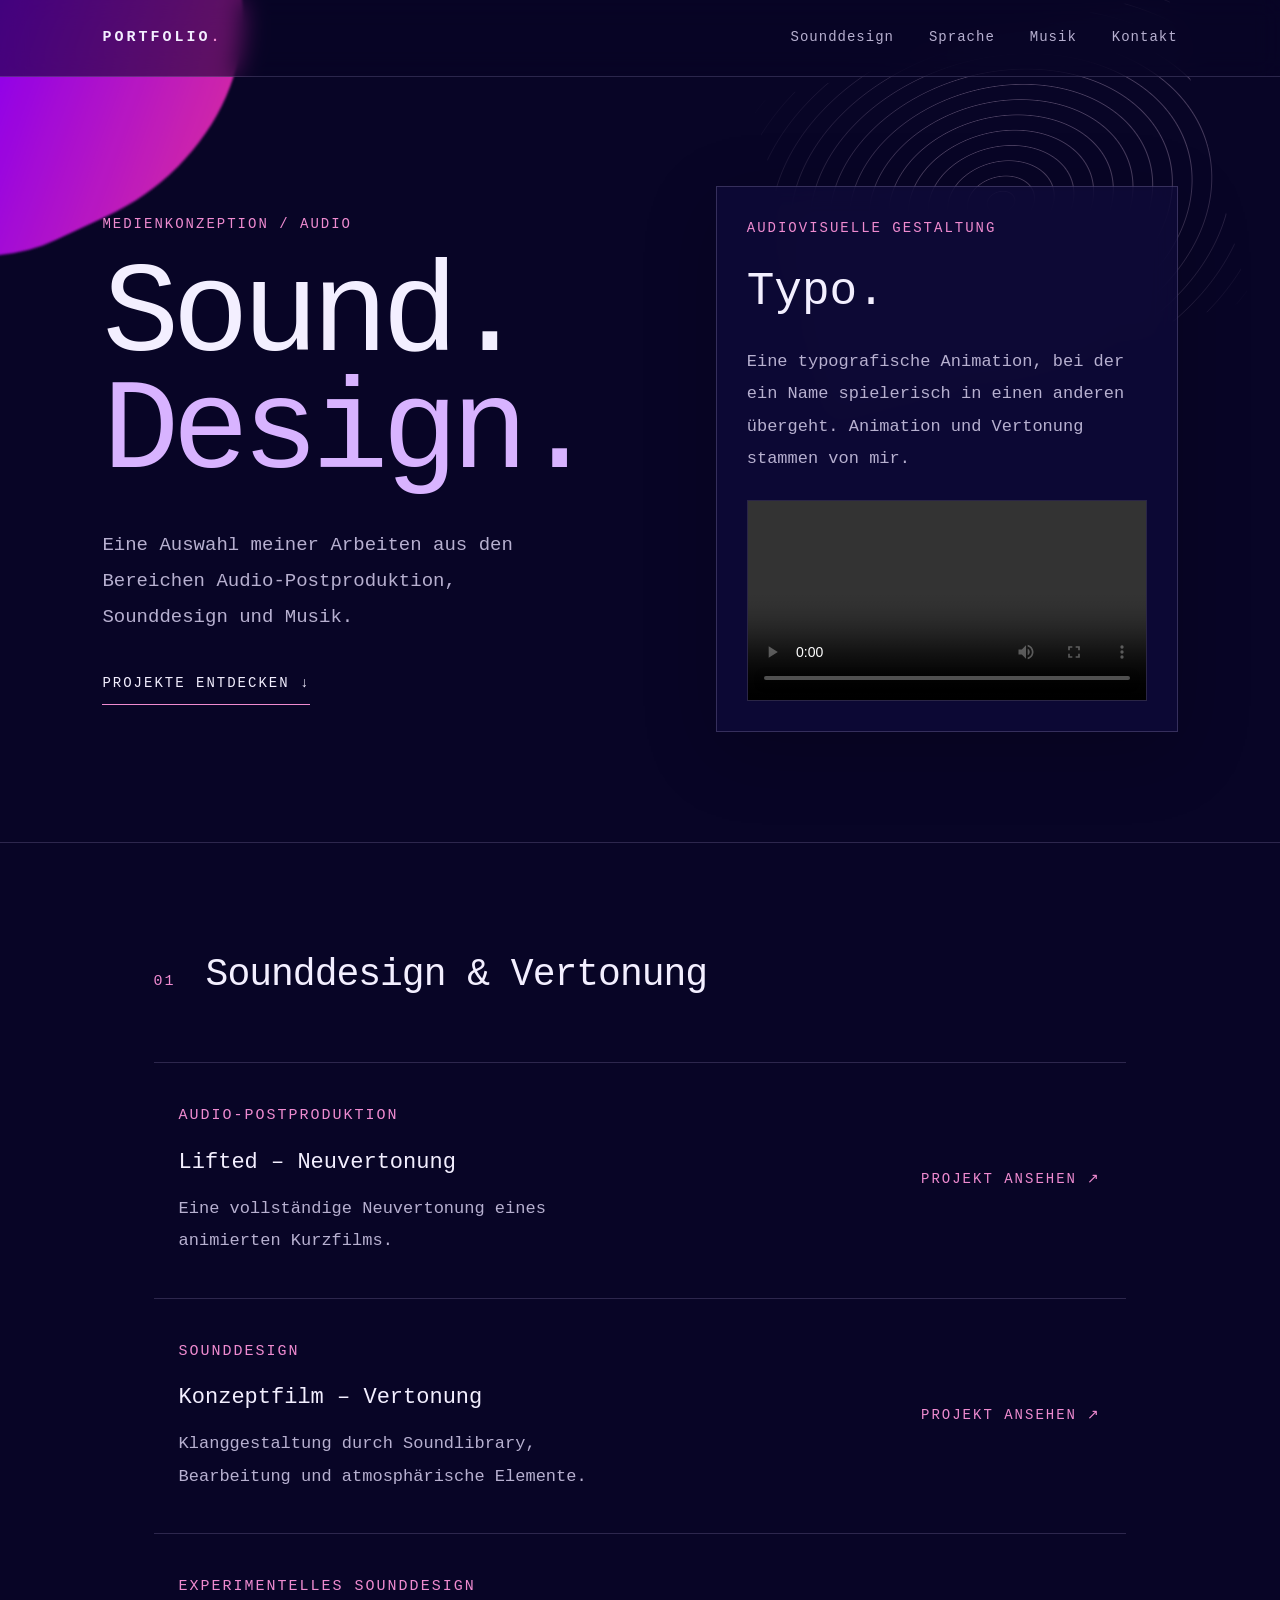
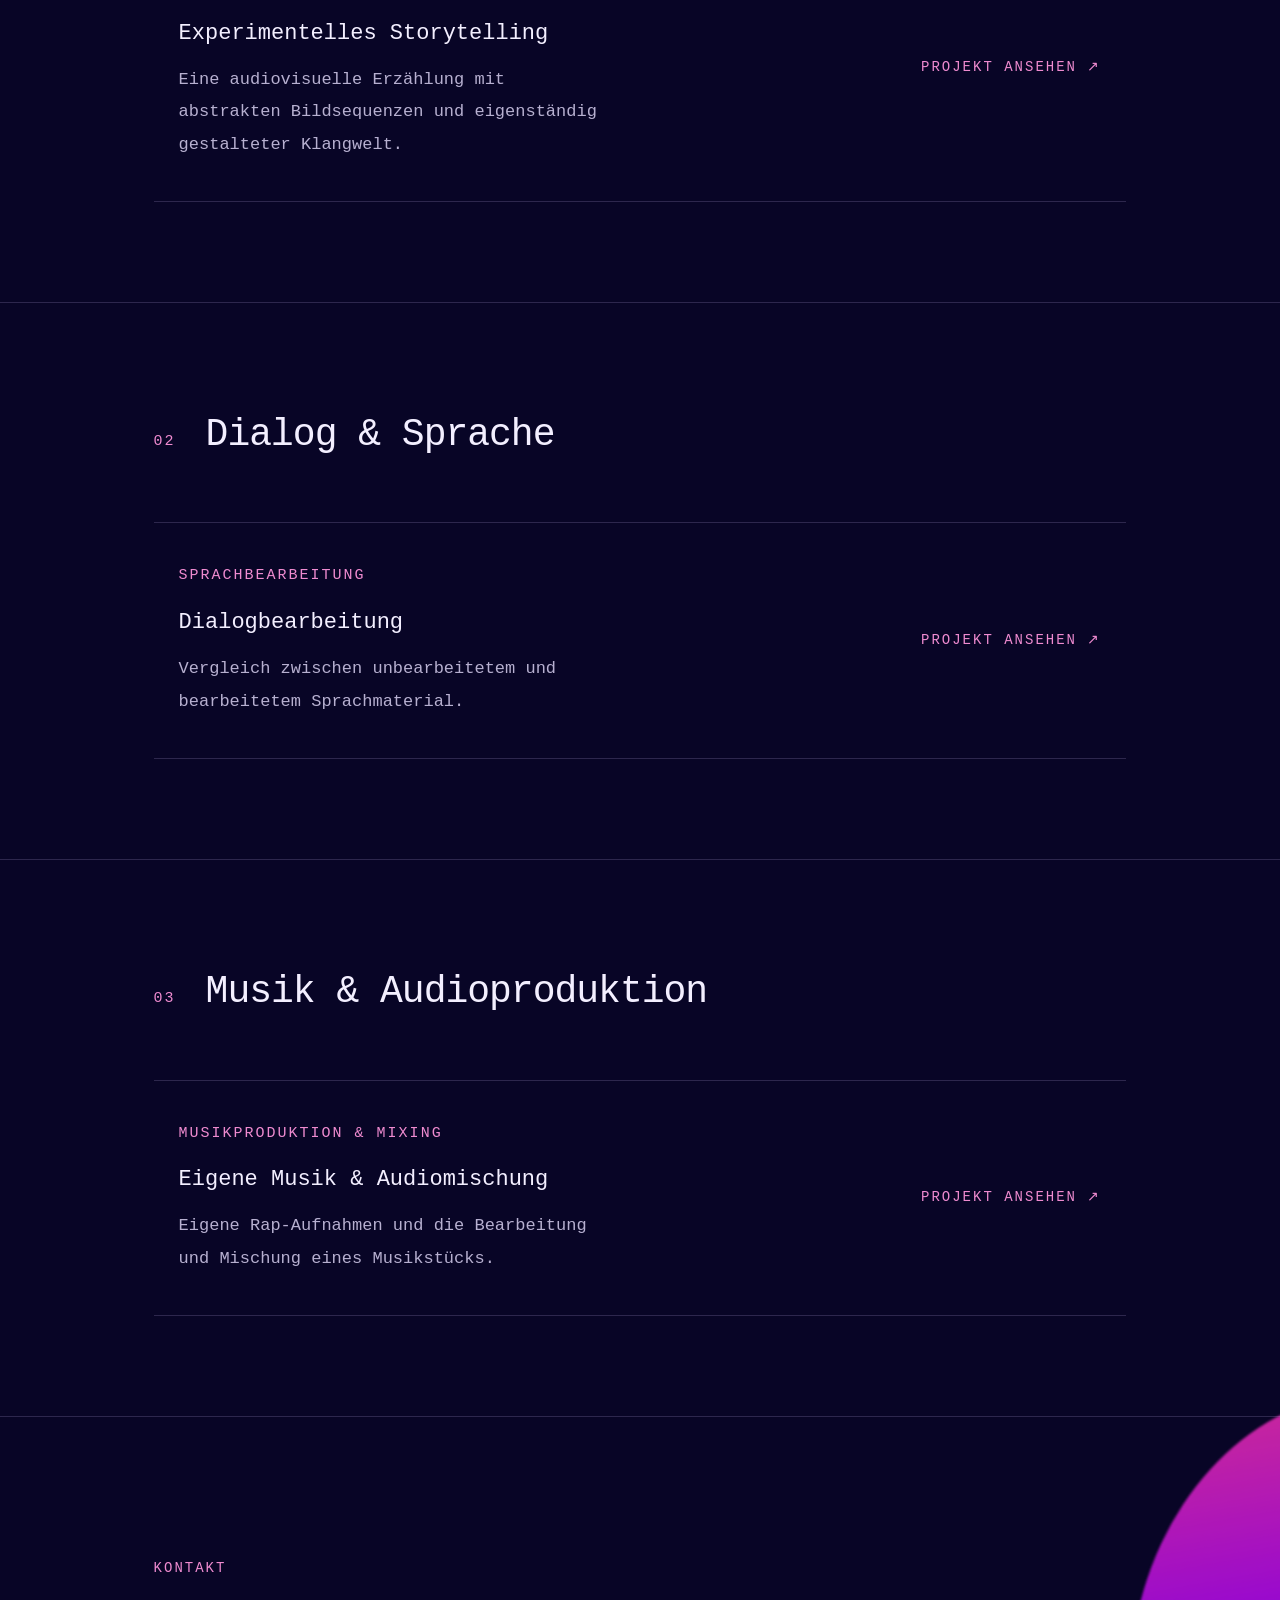
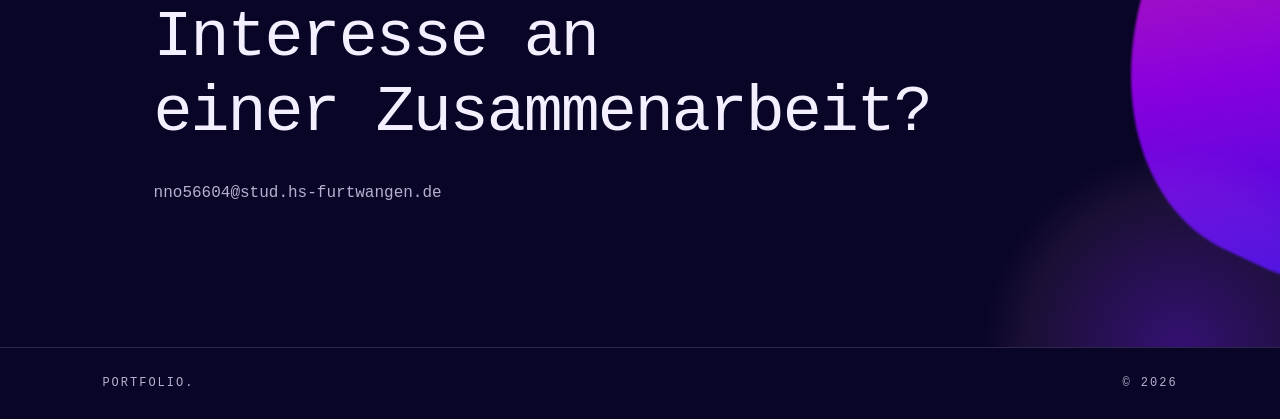
==== index.html @ d818ee57 "Upload" ====
<!DOCTYPE html>
<html lang="de">
<head>
    <meta charset="UTF-8">
    <meta name="viewport" content="width=device-width, initial-scale=1.0">
    <title>Audio Portfolio</title>
    <link rel="stylesheet" href="style.css">
</head>

<body>

<header>
    <a href="index.html" class="logo">PORTFOLIO<span>.</span></a>

    <nav>
        <a href="#sounddesign">Sounddesign</a>
        <a href="#sprache">Sprache</a>
        <a href="#musik">Musik</a>
        <a href="#kontakt">Kontakt</a>
    </nav>
</header>

<main>

    <section class="hero hero-layout">

        <div class="hero-content">

            <p class="eyebrow">MEDIENKONZEPTION / AUDIO</p>

            <h1>Sound.<br><span>Design.</span></h1>

            <p class="intro">
                Eine Auswahl meiner Arbeiten aus den Bereichen
                Audio-Postproduktion, Sounddesign und Musik.
            </p>

            <a href="#sounddesign" class="scroll-link">
                PROJEKTE ENTDECKEN ↓
            </a>

        </div>

        <div class="hero-featured">

            <p class="category">AUDIOVISUELLE GESTALTUNG</p>

            <h2>Typo.</h2>

            <p>
                Eine typografische Animation, bei der ein Name
                spielerisch in einen anderen übergeht.
                Animation und Vertonung stammen von mir.
            </p>

            <video controls preload="metadata" playsinline>
                <source src="media/typo/Typo.mp4" type="video/mp4">
                Dein Browser unterstützt dieses Video nicht.
            </video>

        </div>

    </section>


    <section id="sounddesign" class="project-section">

        <div class="section-heading">
            <span>01</span>
            <h2>Sounddesign & Vertonung</h2>
        </div>

        <a href="lifted.html" class="project">
            <div>
                <p class="category">AUDIO-POSTPRODUKTION</p>
                <h3>Lifted – Neuvertonung</h3>
                <p>
                    Eine vollständige Neuvertonung eines
                    animierten Kurzfilms.
                </p>
            </div>
            <div class="project-link">
                PROJEKT ANSEHEN ↗
            </div>
        </a>

        <a href="konzeptfilm.html" class="project">
            <div>
                <p class="category">SOUNDDESIGN</p>
                <h3>Konzeptfilm – Vertonung</h3>
                <p>
                    Klanggestaltung durch Soundlibrary,
                    Bearbeitung und atmosphärische Elemente.
                </p>
            </div>
            <div class="project-link">
                PROJEKT ANSEHEN ↗
            </div>
        </a>

        <a href="experimentelles-storytelling.html" class="project">
            <div>
                <p class="category">EXPERIMENTELLES SOUNDDESIGN</p>
                <h3>Experimentelles Storytelling</h3>
                <p>
                    Eine audiovisuelle Erzählung mit abstrakten
                    Bildsequenzen und eigenständig gestalteter Klangwelt.
                </p>
            </div>
            <div class="project-link">
                PROJEKT ANSEHEN ↗
            </div>
        </a>

    </section>


    <section id="sprache" class="project-section">

        <div class="section-heading">
            <span>02</span>
            <h2>Dialog & Sprache</h2>
        </div>

        <a href="dialogbearbeitung.html" class="project">
            <div>
                <p class="category">SPRACHBEARBEITUNG</p>
                <h3>Dialogbearbeitung</h3>
                <p>
                    Vergleich zwischen unbearbeitetem
                    und bearbeitetem Sprachmaterial.
                </p>
            </div>
            <div class="project-link">
                PROJEKT ANSEHEN ↗
            </div>
        </a>

    </section>


    <section id="musik" class="project-section">

        <div class="section-heading">
            <span>03</span>
            <h2>Musik & Audioproduktion</h2>
        </div>

        <a href="musikproduktion.html" class="project">
            <div>
                <p class="category">MUSIKPRODUKTION & MIXING</p>
                <h3>Eigene Musik & Audiomischung</h3>
                <p>
                    Eigene Rap-Aufnahmen und die Bearbeitung
                    und Mischung eines Musikstücks.
                </p>
            </div>
            <div class="project-link">
                PROJEKT ANSEHEN ↗
            </div>
        </a>

    </section>


    <section id="kontakt" class="contact">

        <p class="eyebrow">KONTAKT</p>

        <h2>Interesse an<br>einer Zusammenarbeit?</h2>

        <p>nno56604@stud.hs-furtwangen.de</p>

    </section>

</main>

<footer>
    PORTFOLIO. <span>© 2026</span>
</footer>

</body>
</html>
---- style.css ----
/* =========================================
   01 / GRUNDLAGEN
========================================= */

* {
    margin: 0;
    padding: 0;
    box-sizing: border-box;
}

html {
    scroll-behavior: smooth;
    scroll-padding-top: 90px;
}

:root {
    --background: #080526;
    --background-light: #100b3c;
    --surface: #100d35;
    --text: #f3efff;
    --text-muted: #b7b0d0;
    --text-dim: #817aab;
    --pink: #ef8bd0;
    --purple: #8526ff;
    --blue: #3826ff;
    --line: rgba(208, 193, 255, 0.18);
}

body {
    position: relative;
    isolation: isolate;
    overflow-x: hidden;
    background: var(--background);
    color: var(--text);
    font-family: "Courier New", monospace;
    line-height: 1.7;
    font-size: 14px;
}

/* Dekorative Farbflächen */

body::before,
body::after {
    content: "";
    position: absolute;
    z-index: -1;
    pointer-events: none;
    filter: blur(1px);
}

body::before {
    width: 430px;
    height: 380px;
    top: -150px;
    left: -180px;
    border-radius: 45% 55% 60% 40%;
    background: linear-gradient(
        135deg,
        #3212ff 5%,
        #a000ff 45%,
        #ff399d 100%
    );
    transform: rotate(-25deg);
    opacity: 0.9;
}

body::after {
    width: 360px;
    height: 480px;
    right: -220px;
    bottom: 150px;
    border-radius: 55% 45% 40% 60%;
    background: linear-gradient(
        145deg,
        #ff399d,
        #a000ff 55%,
        #3212ff
    );
    transform: rotate(25deg);
    opacity: 0.85;
}


/* =========================================
   02 / HEADER UND NAVIGATION
========================================= */

header {
    position: relative;
    z-index: 2;
    display: flex;
    justify-content: space-between;
    align-items: center;
    padding: 25px 8%;
    border-bottom: 1px solid var(--line);
    background: rgba(8, 5, 38, 0.55);
    backdrop-filter: blur(12px);
}

.logo {
    color: var(--text);
    font-weight: bold;
    text-decoration: none;
    letter-spacing: 3px;
    font-size: 15px;
}

.logo span {
    color: var(--pink);
}

nav {
    display: flex;
    gap: 35px;
}

nav a {
    position: relative;
    color: var(--text-muted);
    text-decoration: none;
    font-size: 11px;
    letter-spacing: 1px;
    transition: color 0.25s ease;
}

nav a::after {
    content: "";
    position: absolute;
    bottom: -7px;
    left: 0;
    width: 0;
    height: 1px;
    background: var(--pink);
    transition: width 0.25s ease;
}

nav a:hover {
    color: white;
}

nav a:hover::after {
    width: 100%;
}


/* =========================================
   03 / STARTSEITE – HERO
========================================= */

.hero {
    min-height: 75vh;
    padding: 120px 12% 100px;
    display: flex;
    flex-direction: column;
    align-items: flex-start;
    justify-content: center;
}

.hero-layout {
    position: relative;
    display: grid;
    grid-template-columns: 1fr 0.85fr;
    align-items: center;
    gap: 70px;
    padding: 100px 8%;
    min-height: 85vh;
}

.hero-content {
    position: relative;
    z-index: 1;
    min-width: 0;
}

/* Feine Konturlinien im Hero */

.hero-layout::after {
    content: "";
    position: absolute;
    z-index: -1;
    top: -35px;
    right: 5%;
    width: 430px;
    height: 320px;
    pointer-events: none;
    opacity: 0.4;
    background: repeating-radial-gradient(
        ellipse at 50% 50%,
        transparent 0,
        transparent 13px,
        rgba(255, 220, 255, 0.65) 14px,
        transparent 15px,
        transparent 20px
    );
    transform: rotate(-15deg);
    mask-image: linear-gradient(
        135deg,
        transparent 0%,
        black 35%,
        black 75%,
        transparent 100%
    );
}

.eyebrow,
.category {
    color: var(--pink);
    font-size: 10px;
    letter-spacing: 3px;
    margin-bottom: 20px;
    text-transform: uppercase;
}

.hero h1 {
    font-family: "Courier New", monospace;
    font-size: clamp(65px, 10vw, 135px);
    line-height: 0.92;
    letter-spacing: -7px;
    font-weight: 400;
    margin-bottom: 35px;
}

.hero h1 span {
    color: #d8b3ff;
}

.intro {
    color: var(--text-muted);
    max-width: 420px;
    margin-bottom: 35px;
    line-height: 1.9;
    font-size: 13px;
}

.scroll-link {
    display: inline-block;
    color: var(--text);
    font-size: 10px;
    letter-spacing: 2px;
    text-decoration: none;
    border-bottom: 1px solid var(--pink);
    padding-bottom: 8px;
    transition: color 0.25s ease;
}

.scroll-link:hover {
    color: var(--pink);
}

/* Typo-Projekt */

.hero-featured {
    position: relative;
    z-index: 1;
    min-width: 0;
    max-width: 520px;
    width: 100%;
    padding: 30px;
    border: 1px solid rgba(221, 197, 255, 0.2);
    background: rgba(16, 11, 60, 0.65);
    backdrop-filter: blur(12px);
    box-shadow: 0 20px 70px rgba(0, 0, 0, 0.18);
}

.hero-featured .category {
    margin-bottom: 12px;
}

.hero-featured h2 {
    font-size: clamp(30px, 4vw, 46px);
    font-weight: 400;
    color: var(--text);
    margin: 10px 0 15px;
}

.hero-featured p:not(.category) {
    color: var(--text-muted);
    max-width: 450px;
    line-height: 1.8;
    margin-bottom: 25px;
    font-size: 12px;
}

.hero-featured video {
    display: block;
    width: 100%;
    max-width: 480px;
    height: auto;
    background: #05031d;
    border: 1px solid var(--line);
}


/* =========================================
   04 / PROJEKTBEREICHE
========================================= */

.project-section {
    position: relative;
    padding: 100px 12%;
    border-top: 1px solid var(--line);
}

.section-heading {
    display: flex;
    align-items: baseline;
    gap: 30px;
    margin-bottom: 55px;
}

.section-heading span {
    color: var(--pink);
    font-size: 12px;
    letter-spacing: 2px;
}

.section-heading h2 {
    font-size: clamp(24px, 4vw, 38px);
    font-weight: 400;
    letter-spacing: -1px;
    color: var(--text);
}

/* Projektkarten */

.project {
    position: relative;
    display: grid;
    grid-template-columns: 1fr 1fr;
    gap: 50px;
    padding: 40px 25px;
    border-top: 1px solid var(--line);
    color: inherit;
    text-decoration: none;
    transition:
        background 0.3s ease,
        padding 0.3s ease;
}

.project:last-child {
    border-bottom: 1px solid var(--line);
}

.project:hover {
    background: rgba(129, 48, 255, 0.09);
    padding-left: 35px;
    padding-right: 35px;
}

.project .category {
    margin-bottom: 12px;
    font-size: 9px;
}

.project h3 {
    font-size: 22px;
    font-weight: 400;
    margin-bottom: 12px;
    color: var(--text);
}

.project p:not(.category) {
    color: var(--text-muted);
    max-width: 450px;
    font-size: 12px;
    line-height: 1.8;
}

.project-link {
    display: flex;
    align-items: center;
    justify-content: flex-end;
    color: var(--pink);
    font-size: 10px;
    letter-spacing: 2px;
    transition: color 0.25s ease;
}

.project:hover .project-link {
    color: white;
}


/* =========================================
   05 / KONTAKT UND FOOTER
========================================= */

.contact {
    position: relative;
    padding: 140px 12%;
    border-top: 1px solid var(--line);
    overflow: hidden;
}

.contact::after {
    content: "";
    position: absolute;
    right: -100px;
    bottom: -200px;
    width: 400px;
    height: 400px;
    border-radius: 50%;
    background: radial-gradient(
        circle,
        rgba(133, 38, 255, 0.35),
        rgba(239, 139, 208, 0.08) 55%,
        transparent 70%
    );
    pointer-events: none;
}

.contact h2 {
    position: relative;
    z-index: 1;
    font-size: clamp(35px, 6vw, 65px);
    line-height: 1.15;
    font-weight: 400;
    letter-spacing: -2px;
    margin-bottom: 30px;
}

.contact-email {
    position: relative;
    z-index: 1;
    display: inline-block;
    color: var(--pink);
    text-decoration: none;
    font-size: 12px;
    border-bottom: 1px solid var(--pink);
    padding-bottom: 7px;
    transition: color 0.25s ease;
}

.contact-email:hover {
    color: white;
}

.contact p:not(.eyebrow) {
    color: var(--text-muted);
}

footer {
    position: relative;
    display: flex;
    justify-content: space-between;
    padding: 25px 8%;
    border-top: 1px solid var(--line);
    color: var(--text-muted);
    font-size: 10px;
    letter-spacing: 2px;
}


/* =========================================
   06 / ALLGEMEINE PROJEKT-UNTERSEITEN
========================================= */

.project-header {
    display: flex;
    justify-content: space-between;
    align-items: center;
    padding: 30px 8%;
    border-bottom: 1px solid var(--line);
    background: rgba(8, 5, 38, 0.55);
    backdrop-filter: blur(12px);
}

.project-header-label,
.project-category {
    font-size: 10px;
    letter-spacing: 2px;
    color: var(--pink);
}

.project-hero {
    padding: 110px 12% 80px;
}

.project-hero h1 {
    font-size: clamp(55px, 9vw, 110px);
    line-height: 0.95;
    letter-spacing: -5px;
    font-weight: 400;
    margin-bottom: 30px;
}

.project-hero h1 span {
    color: #d8b3ff;
}

.project-detail {
    padding: 50px 12% 100px;
    border-top: 1px solid var(--line);
}

.project-detail > h2,
.detail-text h2 {
    font-size: 25px;
    font-weight: 400;
    margin-bottom: 25px;
}

.detail-text {
    padding: 45px 0;
    border-bottom: 1px solid var(--line);
}

.detail-text p {
    color: var(--text-muted);
    max-width: 650px;
    line-height: 1.9;
    font-size: 13px;
}

.back-link {
    display: inline-block;
    margin-top: 50px;
    color: var(--pink);
    text-decoration: none;
    font-size: 10px;
    letter-spacing: 2px;
    transition: color 0.25s ease;
}

.back-link:hover {
    color: white;
}


/* =========================================
   07 / LIFTED UND WEITERE PROJEKTSEITEN
========================================= */

.lifted-page {
    position: relative;
    max-width: 1100px;
    margin: 0 auto;
    padding: 0 30px;
}

.lifted-intro {
    padding: 110px 0 80px;
    max-width: 750px;
}

.lifted-intro h1 {
    font-size: clamp(55px, 9vw, 100px);
    line-height: 1.05;
    margin: 20px 0 10px;
    font-weight: 400;
    letter-spacing: -4px;
}

.lifted-intro h1 span {
    color: #d8b3ff;
}

.lifted-subtitle {
    font-size: 17px;
    color: var(--pink);
    margin-bottom: 35px;
}

.lifted-description {
    max-width: 620px;
    line-height: 1.9;
    color: var(--text-muted);
    font-size: 13px;
}

.section-heading > p {
    color: var(--text-muted);
    line-height: 1.8;
    max-width: 600px;
    font-size: 12px;
}

.lifted-video-section {
    margin-bottom: 120px;
}

.lifted-video {
    display: block;
    width: 100%;
    background: #05031d;
    border: 1px solid var(--line);
}

.media-caption {
    color: var(--text-dim);
    font-size: 11px;
    margin-top: 12px;
}

.lifted-work-section {
    margin-bottom: 120px;
}

.lifted-work-grid {
    display: grid;
    grid-template-columns: 1fr 1fr;
    gap: 70px;
}

.lifted-work-text {
    color: var(--text-muted);
    line-height: 1.9;
    font-size: 13px;
}

.lifted-work-text p {
    margin-bottom: 25px;
}

.lifted-work-list h3 {
    font-size: 15px;
    font-weight: 400;
    color: var(--pink);
    margin-bottom: 20px;
}

.lifted-work-list ul {
    padding-left: 20px;
    color: var(--text-muted);
    line-height: 2.2;
    font-size: 12px;
}

.lifted-work-list li::marker {
    color: var(--pink);
}

.lifted-screenshots-section {
    margin-bottom: 120px;
}

.lifted-screenshot {
    margin-bottom: 75px;
}

.lifted-screenshot img {
    display: block;
    width: 100%;
    height: auto;
    border: 1px solid var(--line);
    background: var(--background-light);
}

.screenshot-caption {
    margin-top: 20px;
    max-width: 650px;
}

.screenshot-caption h3 {
    font-size: 17px;
    font-weight: 400;
    color: var(--pink);
    margin-bottom: 10px;
}

.screenshot-caption p {
    color: var(--text-muted);
    line-height: 1.8;
    font-size: 12px;
}

.lifted-software-section {
    padding: 50px 0 90px;
    border-top: 1px solid var(--line);
}

.software-name {
    font-size: 24px;
    letter-spacing: 3px;
    font-weight: 400;
}

.lifted-footer {
    padding: 30px 0 70px;
    border-top: 1px solid var(--line);
}


/* =========================================
   08 / DIALOGBEARBEITUNG
========================================= */

.dialog-audio-player {
    padding: 30px;
    background: var(--surface);
    border: 1px solid var(--line);
}

.dialog-audio-player audio {
    width: 100%;
}

.dialog-tools {
    display: grid;
    grid-template-columns: repeat(3, 1fr);
    gap: 35px;
}

.dialog-tool h3 {
    font-size: 17px;
    font-weight: 400;
    color: var(--pink);
    margin-bottom: 15px;
}

.dialog-tool p {
    color: var(--text-muted);
    line-height: 1.8;
    font-size: 12px;
}


/* =========================================
   09 / MUSIK UND AUDIOPRODUKTION
========================================= */

.music-project-section {
    margin-bottom: 120px;
}

.music-description {
    color: var(--text-muted);
    line-height: 1.9;
    max-width: 700px;
    margin-bottom: 30px;
    font-size: 13px;
}

.music-audio-player {
    background: var(--surface);
    border: 1px solid var(--line);
    padding: 30px;
}

.music-audio-player audio,
.mixing-version audio {
    width: 100%;
}

.mixing-comparison {
    display: grid;
    grid-template-columns: 1fr 1fr;
    gap: 25px;
    margin-top: 35px;
}

.mixing-version {
    background: var(--surface);
    border: 1px solid var(--line);
    padding: 25px;
}

.mixing-label {
    margin-bottom: 25px;
}

.mixing-label span {
    font-size: 10px;
    letter-spacing: 2px;
    color: var(--pink);
}

.mixing-label h3 {
    font-size: 19px;
    font-weight: 400;
    margin-top: 10px;
}

.mixing-screenshot {
    margin-top: 65px;
}

.mixing-screenshot img {
    display: block;
    width: 100%;
    height: auto;
    border: 1px solid var(--line);
    background: var(--background-light);
}


/* =========================================
   10 / AUDIO- UND VIDEOPLAYER
========================================= */

audio {
    accent-color: var(--pink);
}

video {
    max-width: 100%;
}

video:focus-visible,
audio:focus-visible {
    outline: 2px solid var(--pink);
    outline-offset: 4px;
}


/* =========================================
   11 / RESPONSIVE DESIGN
========================================= */

@media (max-width: 900px) {

    .hero-layout {
        gap: 40px;
        padding-left: 8%;
        padding-right: 8%;
    }

    .hero h1 {
        font-size: clamp(60px, 10vw, 100px);
    }

    .project-section {
        padding-left: 8%;
        padding-right: 8%;
    }

    .contact {
        padding-left: 8%;
        padding-right: 8%;
    }
}

@media (max-width: 800px) {

    .hero-layout {
        grid-template-columns: 1fr;
        gap: 60px;
        padding: 90px 8%;
    }

    .hero-featured {
        max-width: 600px;
    }

    .hero-featured video {
        max-width: 100%;
    }

    .hero-layout::after {
        right: -100px;
        opacity: 0.2;
    }

    .lifted-work-grid {
        grid-template-columns: 1fr;
        gap: 35px;
    }

    .dialog-tools {
        grid-template-columns: 1fr;
        gap: 25px;
    }
}

@media (max-width: 700px) {

    header {
        flex-direction: column;
        gap: 20px;
        padding: 25px 6%;
    }

    nav {
        flex-wrap: wrap;
        justify-content: center;
        gap: 15px 22px;
    }

    .hero {
        padding: 90px 8%;
    }

    .hero h1 {
        font-size: clamp(60px, 15vw, 95px);
        letter-spacing: -4px;
    }

    .hero-featured {
        padding: 22px;
    }

    .project-section {
        padding: 70px 8%;
    }

    .project {
        grid-template-columns: 1fr;
        gap: 20px;
        padding: 30px 10px;
    }

    .project:hover {
        padding-left: 15px;
        padding-right: 15px;
    }

    .project-link {
        justify-content: flex-start;
        margin-top: 5px;
    }

    .section-heading {
        gap: 15px;
        margin-bottom: 35px;
    }

    .section-heading h2 {
        font-size: 25px;
    }

    .contact {
        padding: 90px 8%;
    }

    .contact h2 {
        font-size: clamp(34px, 9vw, 55px);
    }

    footer {
        padding: 22px 8%;
    }

    .project-header {
        padding: 25px 20px;
    }

    .project-header-label {
        display: none;
    }

    .lifted-page {
        padding: 0 20px;
    }

    .lifted-intro {
        padding: 75px 0 55px;
    }

    .lifted-intro h1 {
        font-size: clamp(48px, 12vw, 75px);
        letter-spacing: -3px;
    }

    .lifted-video-section,
    .lifted-work-section,
    .lifted-screenshots-section,
    .music-project-section {
        margin-bottom: 85px;
    }

    .lifted-software-section {
        padding: 40px 0 65px;
    }

    .dialog-audio-player,
    .music-audio-player,
    .mixing-version {
        padding: 20px;
    }

    .mixing-comparison {
        grid-template-columns: 1fr;
    }

    .mixing-screenshot {
        margin-top: 45px;
    }

    .project-hero {
        padding: 80px 8%;
    }

    .project-detail {
        padding: 40px 8% 80px;
    }

    .project-hero h1 {
        letter-spacing: -3px;
    }
}


/* =========================================
   12 / BEWEGUNGSREDUZIERUNG
========================================= */

@media (prefers-reduced-motion: reduce) {

    html {
        scroll-behavior: auto;
    }

    *,
    *::before,
    *::after {
        transition-duration: 0.01ms !important;
        animation-duration: 0.01ms !important;
    }
}


/* =========================================
   BESSERE LESBARKEIT / SCHRIFTGRÖSSEN
========================================= */

/* Allgemeine Einleitung */
.intro {
    font-size: 19px;
    line-height: 1.9;
}

/* Projektbeschreibungen */
.hero-featured p:not(.category),
.project p:not(.category) {
    font-size: 17px;
    line-height: 1.9;
}

/* Projekttexte */
.detail-text p,
.lifted-description,
.lifted-work-text,
.screenshot-caption p,
.music-description,
.dialog-tool p,
.section-heading > p {
    font-size: 16px;
    line-height: 1.9;
}

/* Listen */
.lifted-work-list ul {
    font-size: 15px;
    line-height: 2;
}

/* =========================================
   KLEINE ÜBERSCHRIFTEN UND LABELS
========================================= */

/* MEDIENKONZEPTION / AUDIO und ähnliche Rubriken */
.eyebrow,
.category,
.project-category,
.project-header-label {
    font-size: 14px;
    letter-spacing: 2px;
}

/* 02 / DER ARBEITSPROZESS und ähnliche Abschnittsnummern */
.section-heading span {
    font-size: 15px;
}

/* Umgesetzte Arbeitsschritte und vergleichbare Unterüberschriften */
.lifted-work-list h3,
.screenshot-caption h3,
.dialog-tool h3 {
    font-size: 19px;
}

/* PROJEKTE ENTDECKEN und ähnliche Links */
.scroll-link,
.back-link,
.project-link {
    font-size: 14px;
}

/* Bildunterschriften */
.media-caption {
    font-size: 14px;
}

/* Navigation */
nav a {
    font-size: 14px;
}

/* Allgemeine Schriftgröße */
body {
    font-size: 16px;
}

/* Footer */
footer {
    font-size: 12px;
}

/* =========================================
   KLEINE BESCHRIFTUNGEN AUF PROJEKTSEITEN
========================================= */

.mixing-label span {
    font-size: 13px;
}

.software-name {
    font-size: 26px;
}

/* Pinke Kategorien über den Projekttiteln */
.project .category {
    font-size: 15px;
    letter-spacing: 2px;
    margin-bottom: 15px;
}
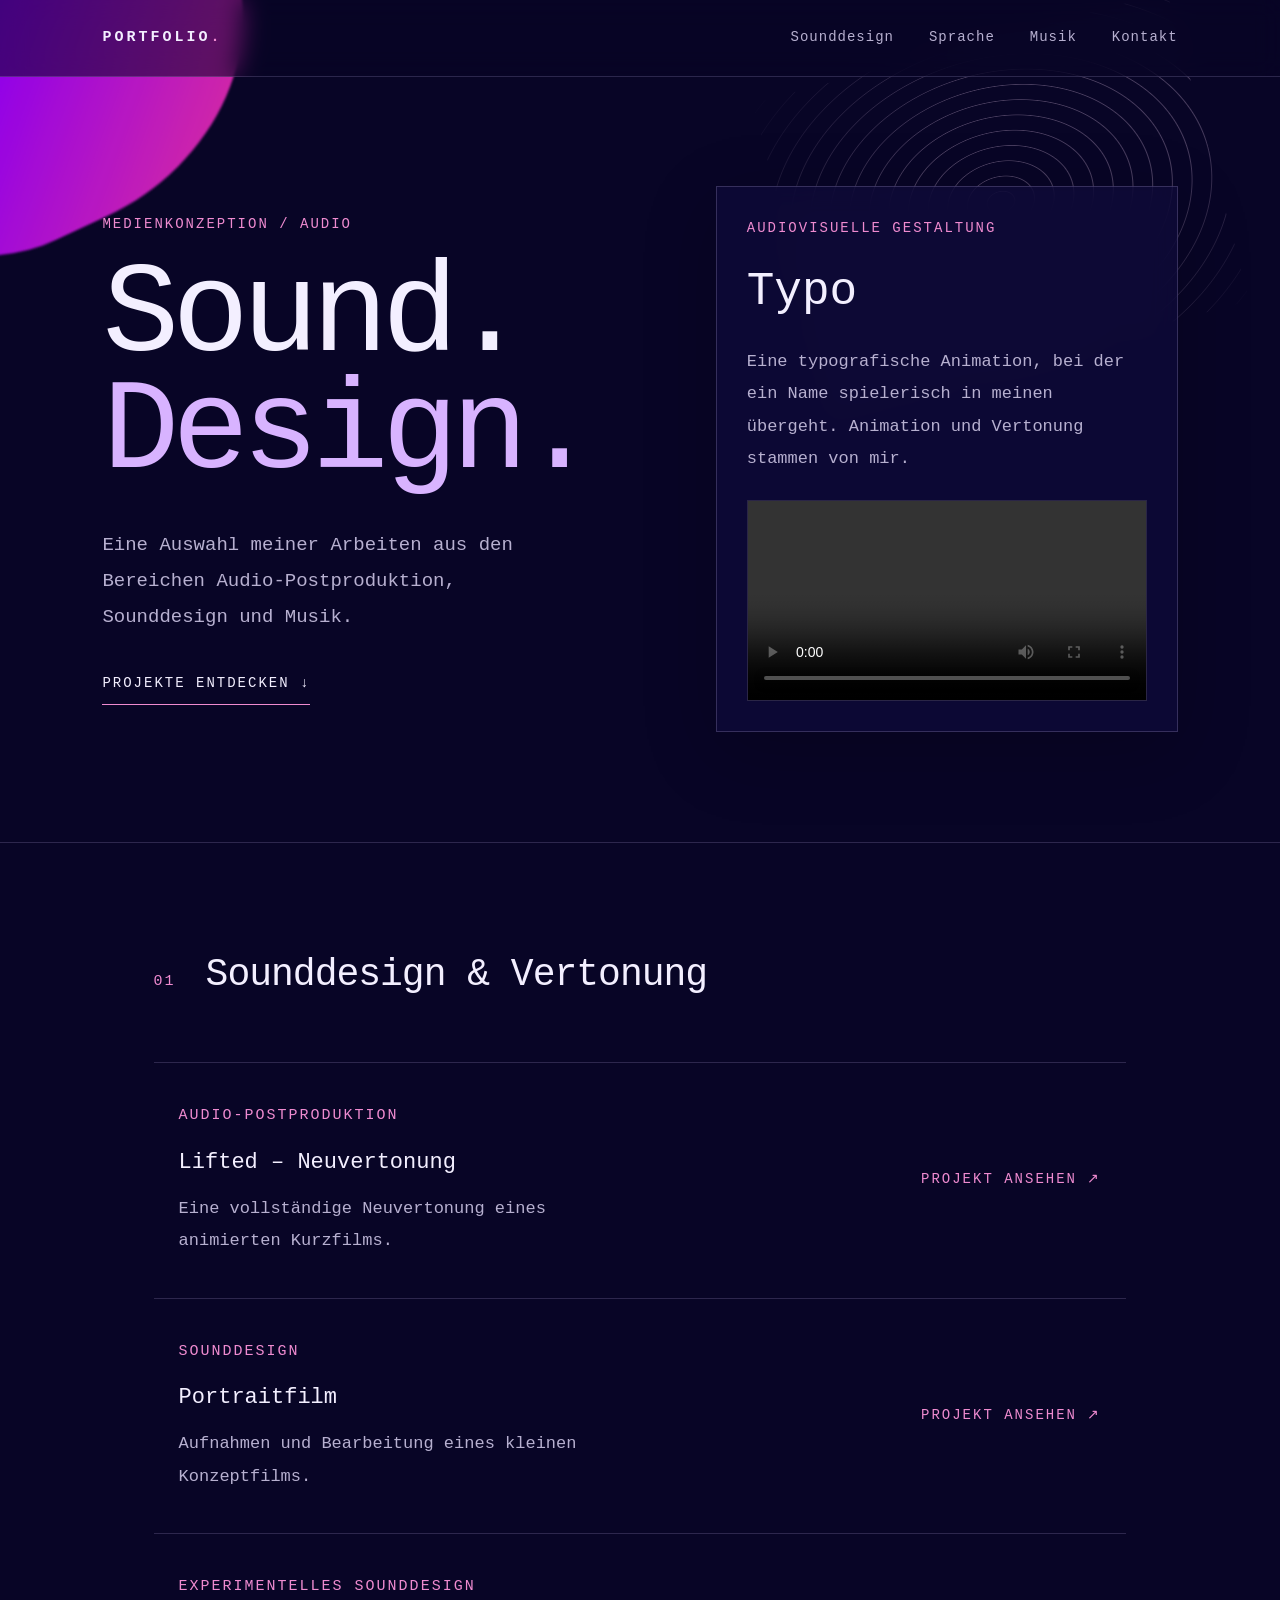
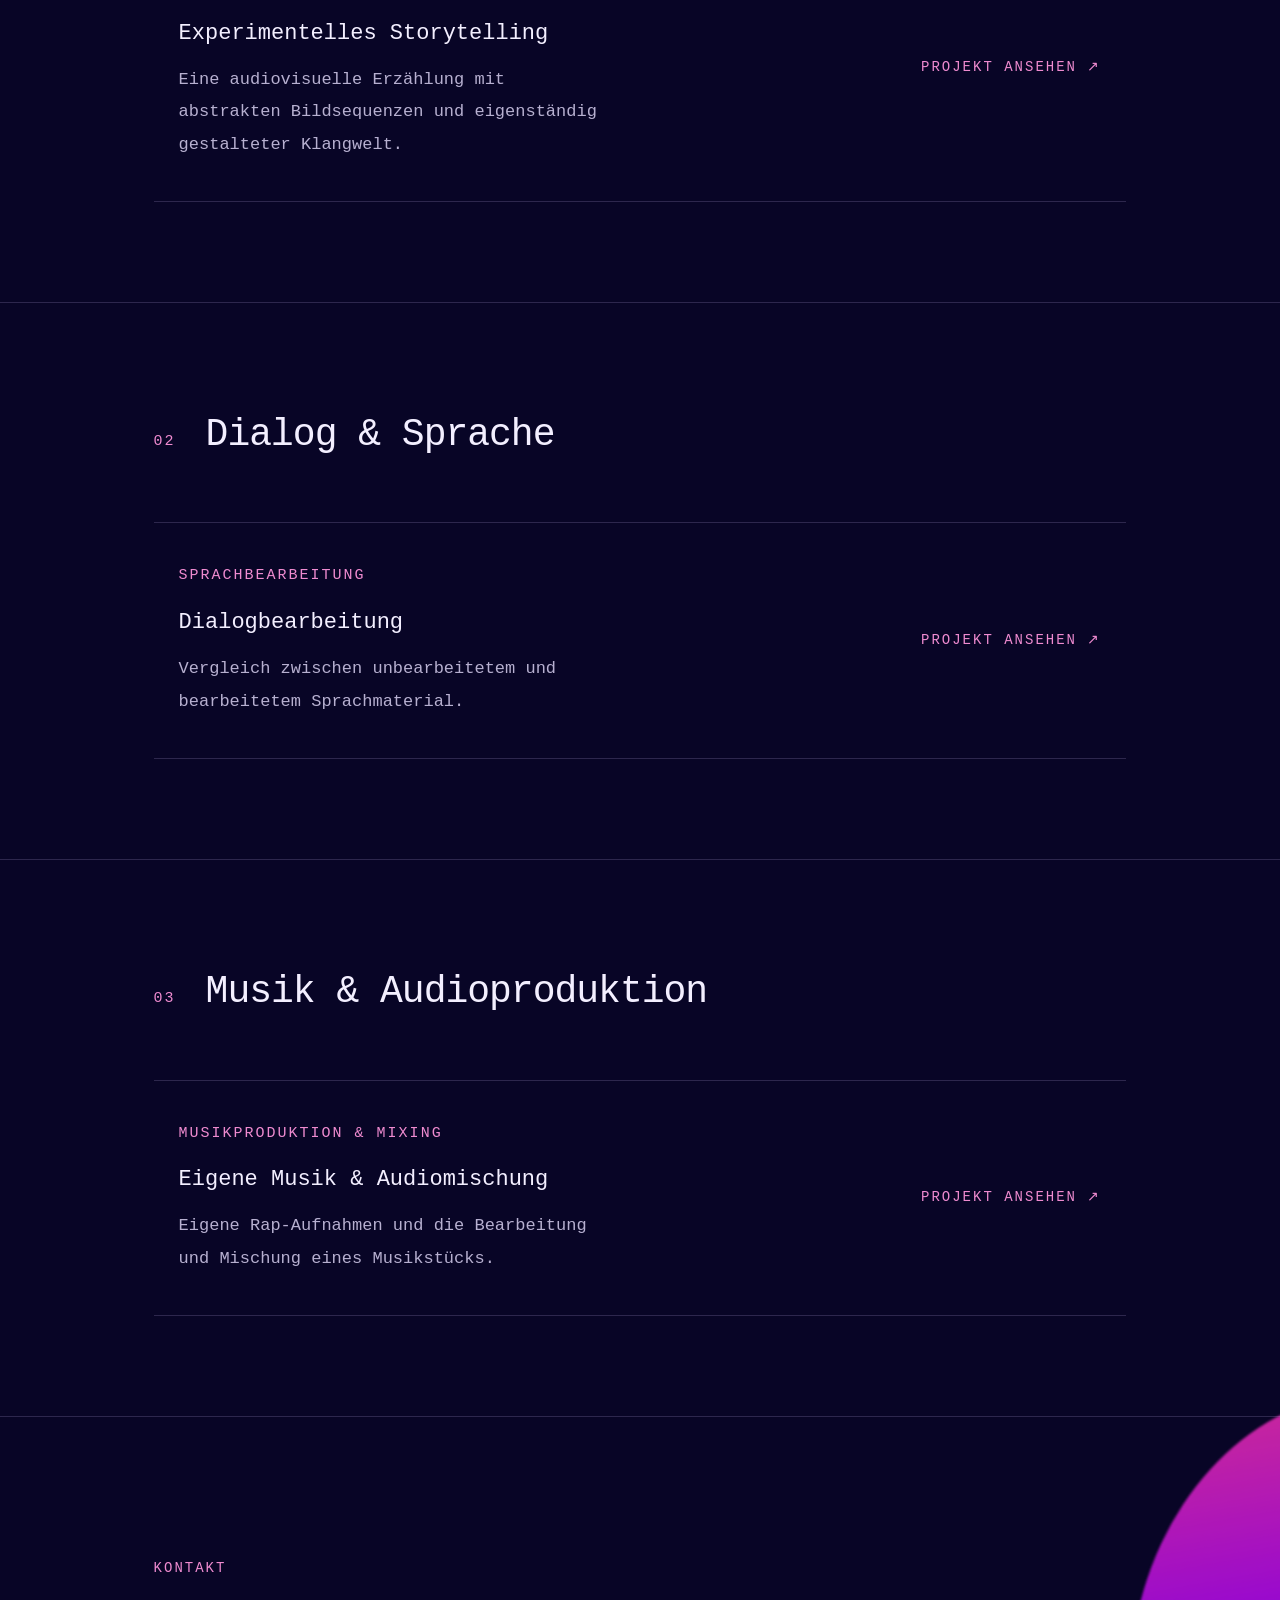
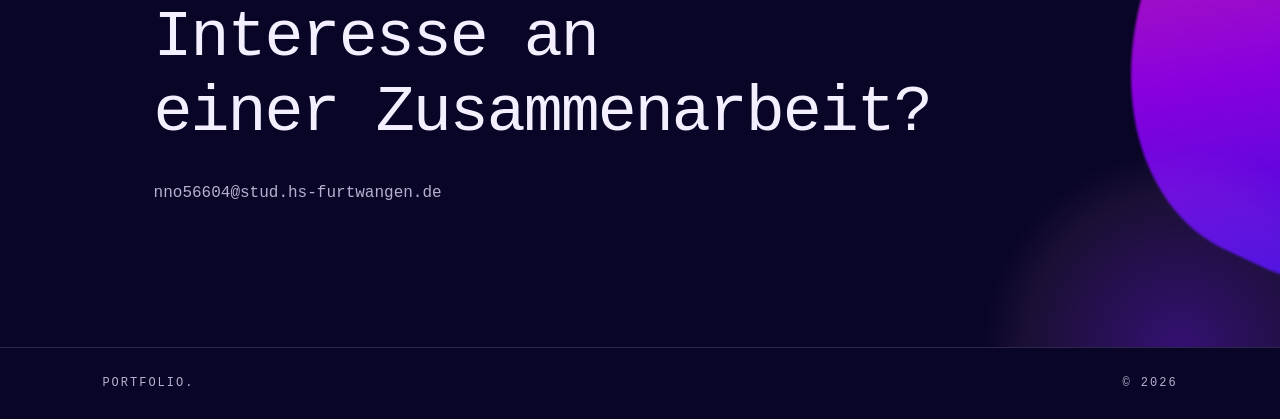
==== commit e2f1124d: "Revise text in index.html for improved clarity Updated text in headings and paragraphs for clarity." ====
--- a/index.html
+++ b/index.html
@@ -46,11 +46,11 @@
 
             <p class="category">AUDIOVISUELLE GESTALTUNG</p>
 
-            <h2>Typo.</h2>
+            <h2>Typo</h2>
 
             <p>
                 Eine typografische Animation, bei der ein Name
-                spielerisch in einen anderen übergeht.
+                spielerisch in meinen übergeht.
                 Animation und Vertonung stammen von mir.
             </p>
 
@@ -88,10 +88,9 @@
         <a href="konzeptfilm.html" class="project">
             <div>
                 <p class="category">SOUNDDESIGN</p>
-                <h3>Konzeptfilm – Vertonung</h3>
+                <h3>Portraitfilm</h3>
                 <p>
-                    Klanggestaltung durch Soundlibrary,
-                    Bearbeitung und atmosphärische Elemente.
+                    Aufnahmen und Bearbeitung eines kleinen Konzeptfilms.
                 </p>
             </div>
             <div class="project-link">
--- a/style.css
+++ b/style.css
@@ -1114,4 +1114,21 @@
     font-size: 15px;
     letter-spacing: 2px;
     margin-bottom: 15px;
-}+}
+
+.video-container {
+    position: relative;
+    width: 100%;
+    aspect-ratio: 16 / 9;
+    overflow: hidden;
+    border-radius: 8px;
+}
+
+.video-container iframe {
+    position: absolute;
+    top: 0;
+    left: 0;
+    width: 100%;
+    height: 100%;
+    border: none;
+}
